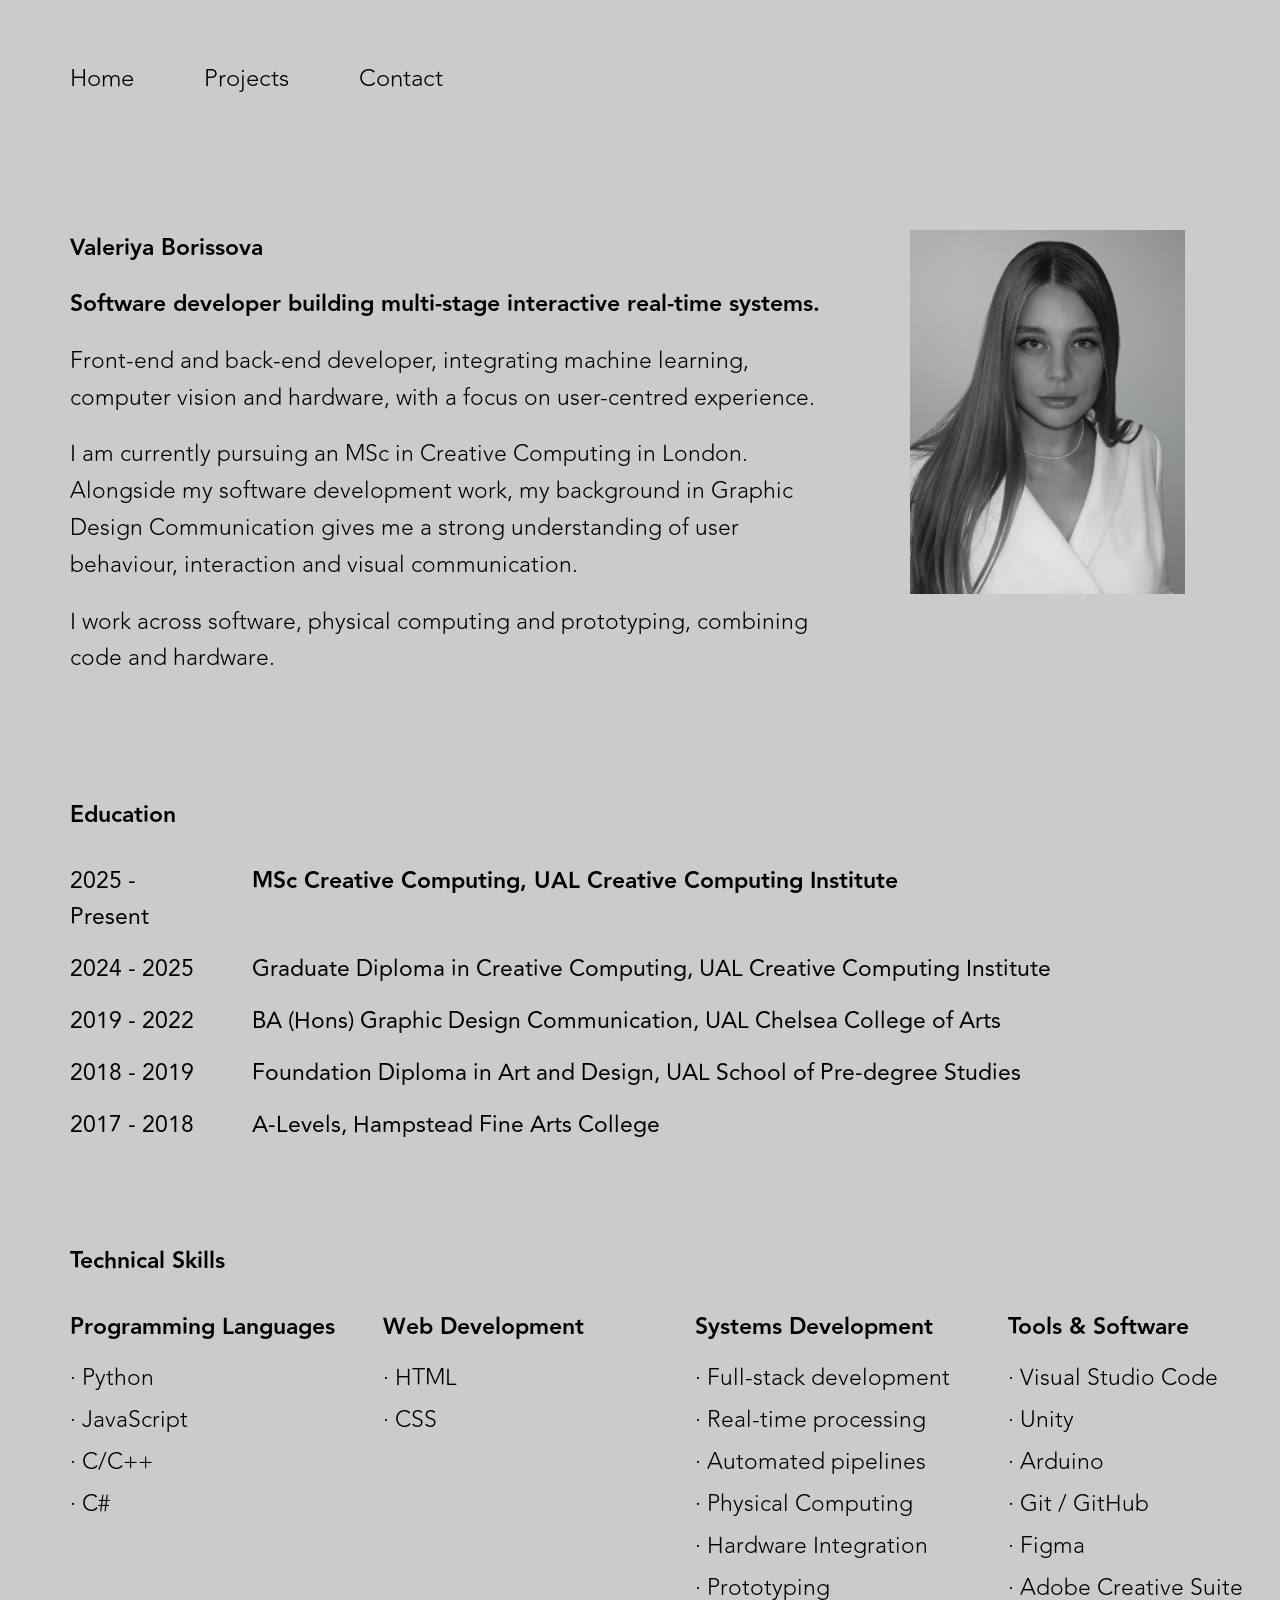
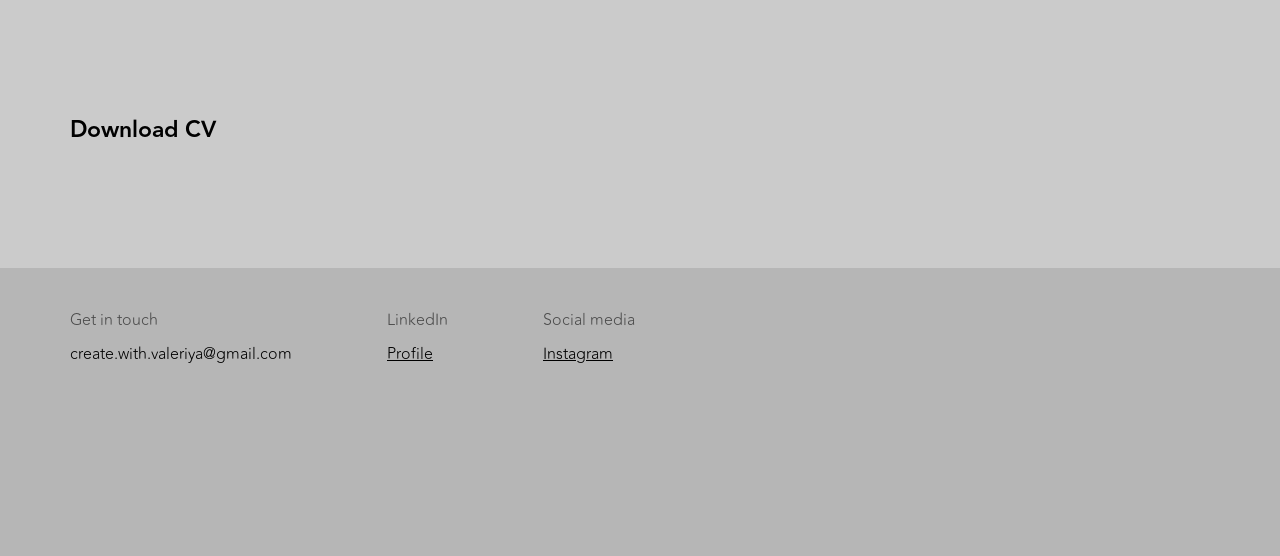
==== about.html @ 09c89c77 "Update about.html" ====
<!DOCTYPE html>
<html lang="en">
<head>
  <meta charset="UTF-8">
  <title>About — Valeriya Borissova</title>
  <meta name="viewport" content="width=device-width, initial-scale=1.0">
  <link rel="stylesheet" href="css/style.css">
</head>

<body class = "light-page">

  <!-- Menu -->
  <nav class="menubar">
    <a href="index.html">Home</a>
    <a href="projects.html">Projects</a>
    <a href="contact.html">Contact</a>
  </nav>

  <!-- About top section -->
  <section class="about">
    
    <div class="about-container">
      
      <div class="about-text">
        <h1>Valeriya Borissova</h1>
        
        <p class="intro-line">
          Software developer building multi-stage interactive real-time systems.
        </p>

        <p>
          Front-end and back-end developer, integrating machine learning, computer vision and hardware, with a focus on user-centred experience.
        </p>

        <p>
          I am currently pursuing an MSc in Creative Computing in London. Alongside my software development work, my background in Graphic Design Communication gives me a strong understanding of user behaviour, interaction and visual communication.
        </p>

        <p>
          I work across software, physical computing and prototyping, combining code and hardware.
        </p>
      </div>

      <div class="about-image">
        <img src="images/me.jpg" alt="Valeriya">
      </div>

    </div>

  </section>

  <!-- Education -->
  <section class="education">
    <h2>Education</h2>

    <div class="education-item">
      <div>2025 - Present</div>
      <div><strong>MSc Creative Computing, UAL Creative Computing Institute</strong></div>
    </div>

    <div class="education-item">
      <div>2024 - 2025</div>
      <div>Graduate Diploma in Creative Computing, UAL Creative Computing Institute</div>
    </div>

    <div class="education-item">
      <div>2019 - 2022</div>
      <div>BA (Hons) Graphic Design Communication, UAL Chelsea College of Arts</div>
    </div>

    <div class="education-item">
      <div>2018 - 2019</div>
      <div>Foundation Diploma in Art and Design, UAL School of Pre-degree Studies</div>
    </div>

    <div class="education-item">
      <div>2017 - 2018</div>
      <div>A-Levels, Hampstead Fine Arts College</div>
    </div>
  </section>

  <!-- Skills -->
  <section class="skills">
    <h2>Technical Skills</h2>

    <div class="skills-grid">

      <div class="skills-column">
        <h3>Programming Languages</h3>
        <p>· Python</p>
        <p>· JavaScript</p>
        <p>· C/C++</p>
        <p>· C#</p>
      </div>

      <div class="skills-column">
        <h3>Web Development</h3>
        <p>· HTML</p>
        <p>· CSS</p>
      </div>

      <div class="skills-column">
        <h3>Systems Development</h3>
        <p>· Full-stack development</p>
        <p>· Real-time processing</p>
        <p>· Automated pipelines</p>
        <p>· Physical Computing</p>
        <p>· Hardware Integration</p>
        <p>· Prototyping</p>
      </div>

      <div class="skills-column">
        <h3>Tools & Software</h3>
        <p>· Visual Studio Code</p>
        <p>· Unity</p>
        <p>· Arduino</p>
        <p>· Git / GitHub</p>
        <p>· Figma</p>
        <p>· Adobe Creative Suite</p>
      </div>

    </div>
  </section>

  <!-- CV -->
  <div class="cv">
    Download CV
  </div>

    <!-- Footer -->
  <div class="footer">
    <div class="footer-container">
      
      <div>
        <p class="footer-title">Get in touch</p>
        <p class="footer-text">create.with.valeriya@gmail.com</p>
      </div>

      <div>
        <p class="footer-title">LinkedIn</p>
        <a href="#">Profile</a>
      </div>

      <div>
        <p class="footer-title">Social media</p>
        <a href="#">Instagram</a>
      </div>

    </div>
  </div>

</body>
</html>
---- css/style.css ----
@font-face {
  font-family: "Avenir";
  src: url("../fonts/AvenirLight.ttf");
  font-weight: 300;
}

@font-face {
  font-family: "Avenir";
  src: url("../fonts/AvenirRegular.ttf");
  font-weight: 400;
}

@font-face {
  font-family: "Avenir";
  src: url("../fonts/AvenirHeavy.ttf");
  font-weight: 800;
}

* {
  margin: 0;
  padding: 0;
  box-sizing: border-box;
}

body {
  /*background: black;*/
  font-family: "Avenir", sans-serif;
}

.home {
  min-height: 100vh;
  position: relative;
  background: black;
  background-image: url("../images/home-bg.png");
  background-size: cover;
  background-position: center;
  background-repeat: no-repeat;
  color: #CBCBCB;
}

/* Menu Bar */
/*.menubar {
  position: absolute;
  top: 60px;
  left: 70px;
  display: flex;
  gap: 70px;
}

.menubar a {
  color: #CBCBCB;
  text-decoration: none;
  font-size: 24px;
  font-weight: 300;
  transition: 0.3s;
}

.menubar a:hover {
  opacity: 0.6;
}*/

.menubar {
  position: absolute;
  top: 60px;
  left: 70px;
  display: flex;
  gap: 70px;
}

.menubar a {
  text-decoration: none;
  font-size: 24px;
  font-weight: 300;
  transition: 0.3s;
}

.menubar a:hover {
  opacity: 0.6;
}

/* dark page */
body.dark-page {
  background: black;
  color: #CBCBCB;
}

body.dark-page .menubar a {
  color: #CBCBCB;
}

/* light page */
body.light-page {
  background: #CBCBCB;
  color: black;
}

body.light-page .menubar a {
  color: black;
}

.home-content {
  position: absolute;
  top: 42%;
  left: 50%;
  transform: translate(-50%, -50%);
  text-align: center;
}

.home-content h1 {
  font-size: 64px;
  font-weight: 800;
  margin-bottom: 18px;
  transform: translateY(-19px);
}

.home-content p {
  font-size: 34px;
  font-weight: 300;
  transform: translateY(-42px);
}

.home-footer {
  position: absolute;
  bottom: 40px;
  left: 70px;
}

.home-footer p {
  font-size: 18px;
  font-weight: 300;
}

/* About page */

/*body:has(.about) {
  background: #CBCBCB;
}

body:has(.about) .menubar a {
  color: black;
}*/

.about {
  padding: 230px 70px 80px 70px;
  color: black;
}

.about-container {
  max-width: 1500px;
  margin: 0;
  display: grid;
  grid-template-columns: minmax(600px, 950px) 300px;
  gap: 60px;
  align-items: start;
}

.about-text h1 {
  font-size: 23px;
  font-weight: 800;
  margin-bottom: 20px;
}

/*.about-intro {
  font-size: 23px;
  font-weight: 800;
  margin-bottom: 25px;
}*/

.about-text p {
  font-size: 23px;
  font-weight: 300;
  line-height: 1.6;
  margin-bottom: 20px;
  max-width: 950px;

}

.about-text p.intro-line {
  font-weight: 800;
}

.about-image img {
  width: 275px;
  height: auto;
}

/* Education */
.education {
  max-width: 1500px;
  margin-top: 20px ;
  padding-left: 70px;
  color: black;
}

.education h2 {
  font-size: 23px;
  font-weight: 800;
  margin-bottom: 30px;
}

.education-item {
  display: grid;
  grid-template-columns: 150px 1fr;
  gap: 32px;
  margin-bottom: 16px;
  font-size: 23px;
}

.education-item strong {
  font-weight: 800;
}

/* Skills */
.skills {
  max-width: 1500px;
  margin-top: 100px ;
  padding-left: 70px;
  color: black;
}

.skills h2 {
  font-size: 23px;
  font-weight: 800;
  margin-bottom: 30px;
}

.skills-grid {
  display: grid;
  grid-template-columns: repeat(4, 1fr);
  gap: 40px;
}

.skills-column h3 {
  font-size: 23px;
  font-weight: 800;
  margin-bottom: 15px;
}

.skills-column p {
  font-size: 23px;
  font-weight: 300;
  margin-bottom: 6px;
}

/* CV */
.cv {
  max-width: 1200px;
  margin-top: 100px ;
  padding-left: 70px;
  font-size: 23px;
  font-weight: 800;
  color: black;
  cursor: pointer;
}

/* Footer */
.footer {
  background: #B6B6B6;
  margin-top: 120px ;
  padding: 40px 70px 190px 70px;
}

.footer-container {
  /*max-width: 1200px;*/
  
  display: flex;
  gap: 95px;
  font-size: 16px;
  font-weight: 300;
  color: black;
}

.footer-title {
  color: #4B4B4B;
  margin-bottom: 10px;
}

.footer-text {
  color: black;
}

.footer a {
  color: black;
  text-decoration: underline;
}
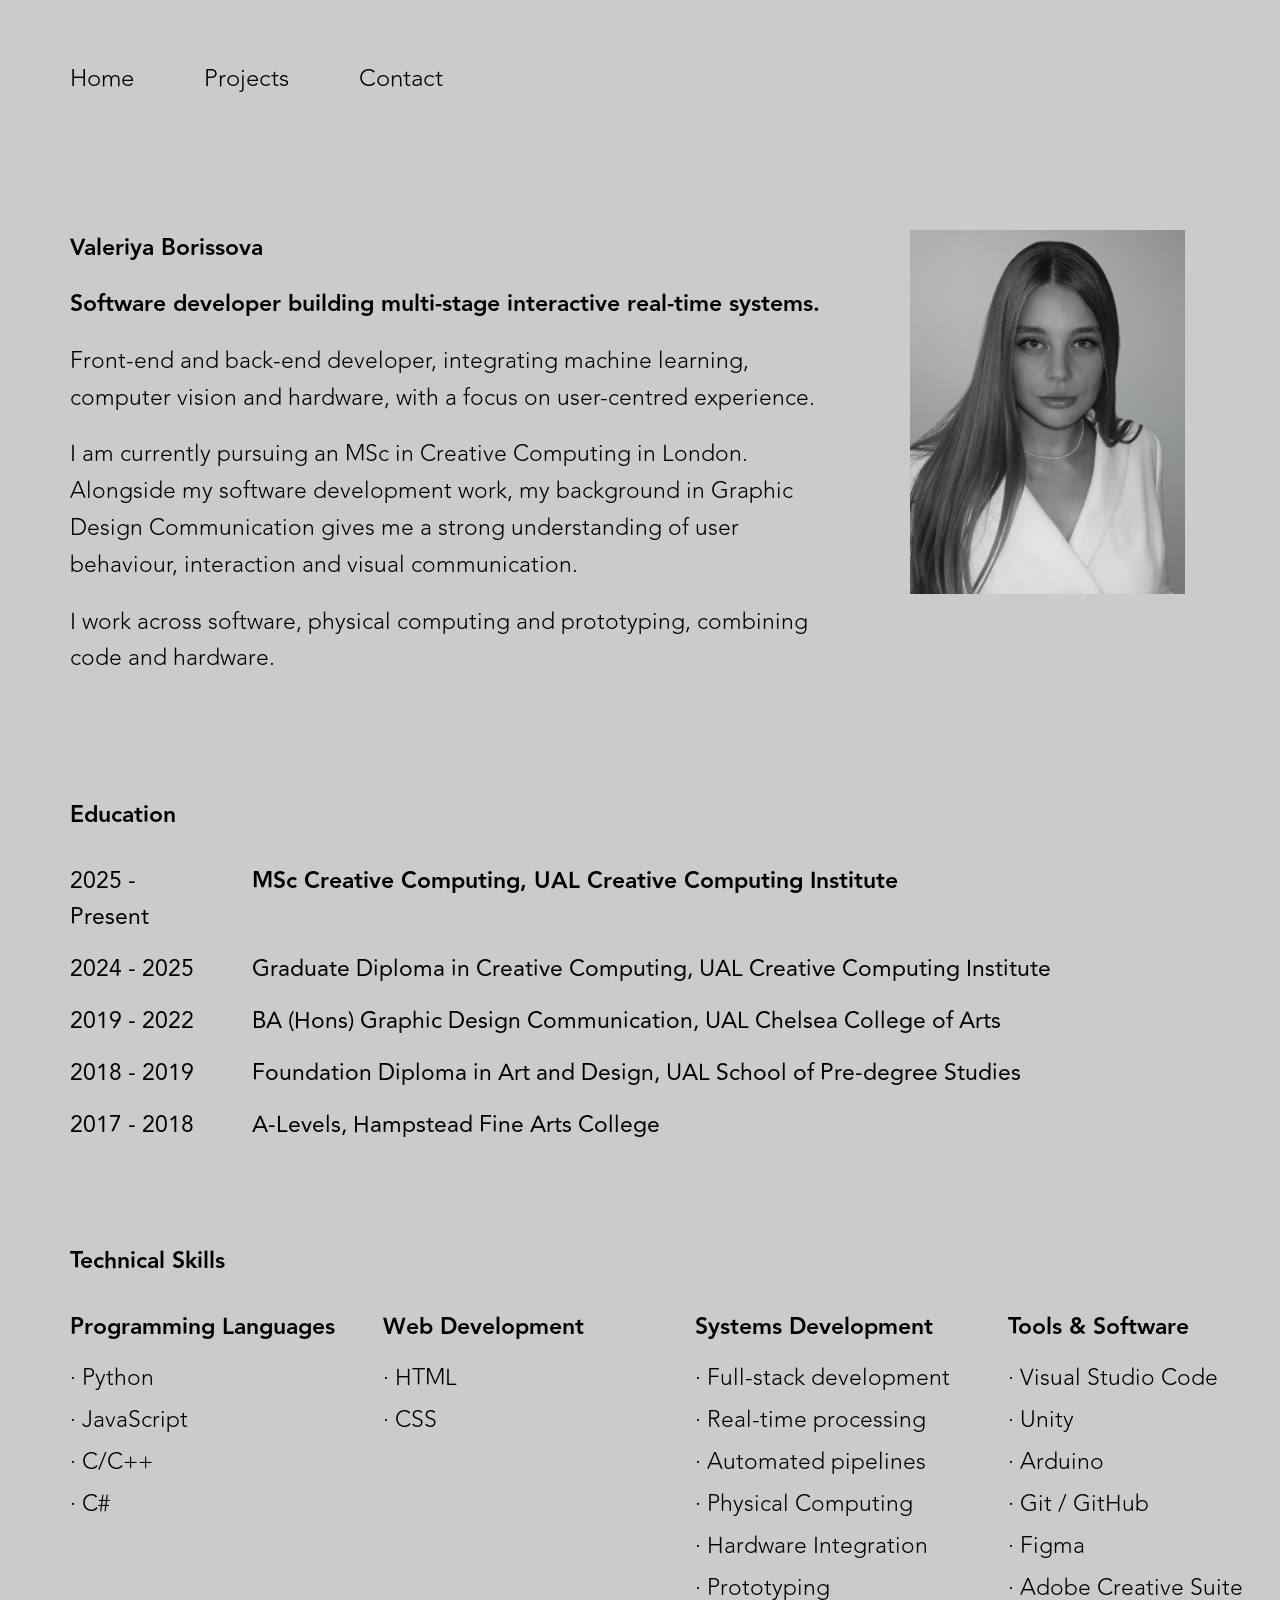
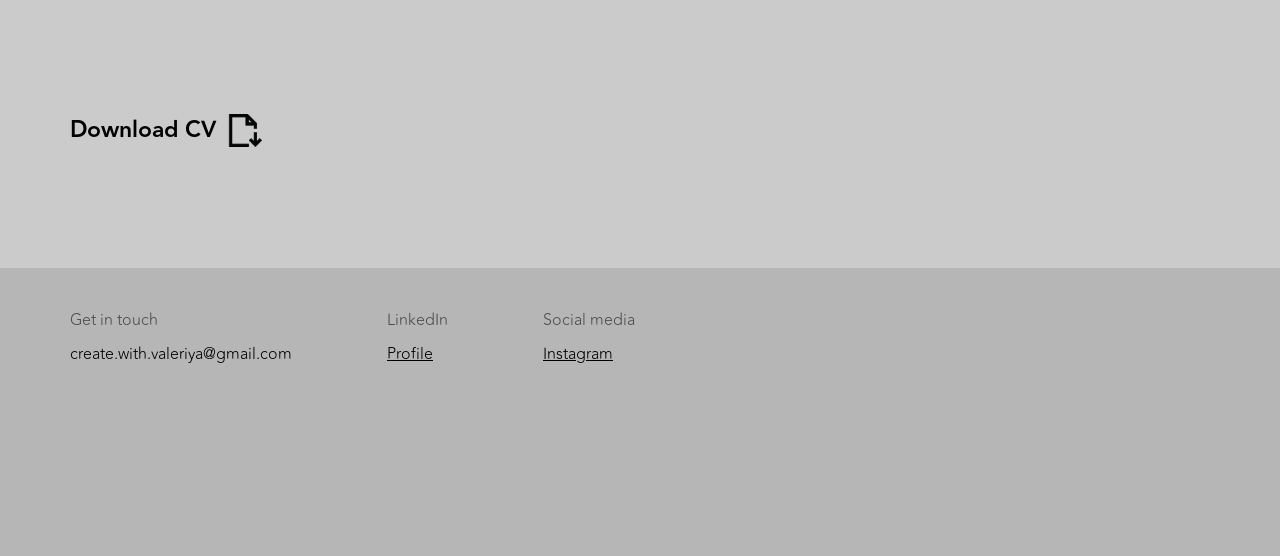
==== commit dbfa398c: "Update about.html" ====
--- a/about.html
+++ b/about.html
@@ -124,7 +124,8 @@
 
   <!-- CV -->
   <div class="cv">
-    Download CV
+    <span>Download CV</span>
+    <img src= "images/cvuploadimage.png" alt="upload">
   </div>
 
     <!-- Footer -->
--- a/css/style.css
+++ b/css/style.css
@@ -245,12 +245,20 @@
 /* CV */
 .cv {
   max-width: 1200px;
-  margin-top: 100px ;
+  margin-top: 100px;
   padding-left: 70px;
   font-size: 23px;
   font-weight: 800;
   color: black;
   cursor: pointer;
+
+  display: flex;
+  align-items: center;
+  gap: 12px;
+}
+.cv img {
+  width: 34px;
+  height: auto;
 }
 
 /* Footer */
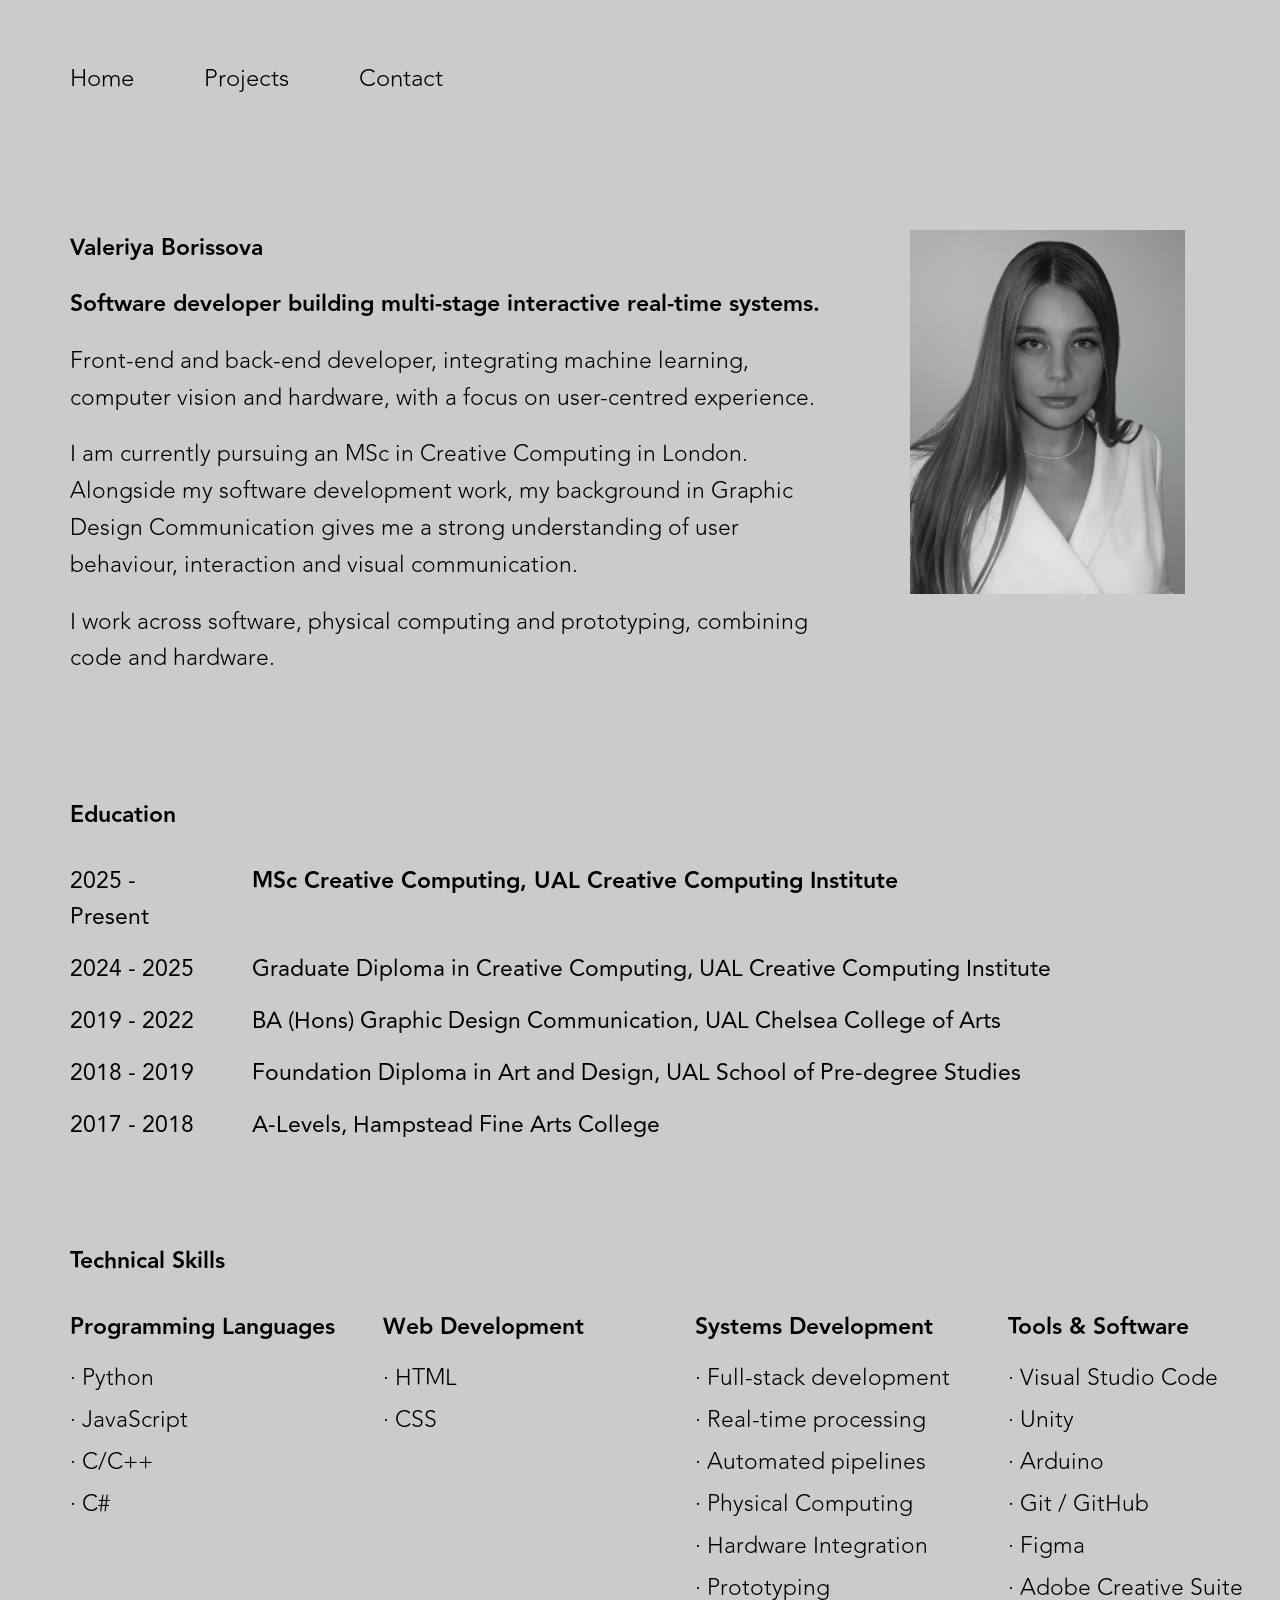
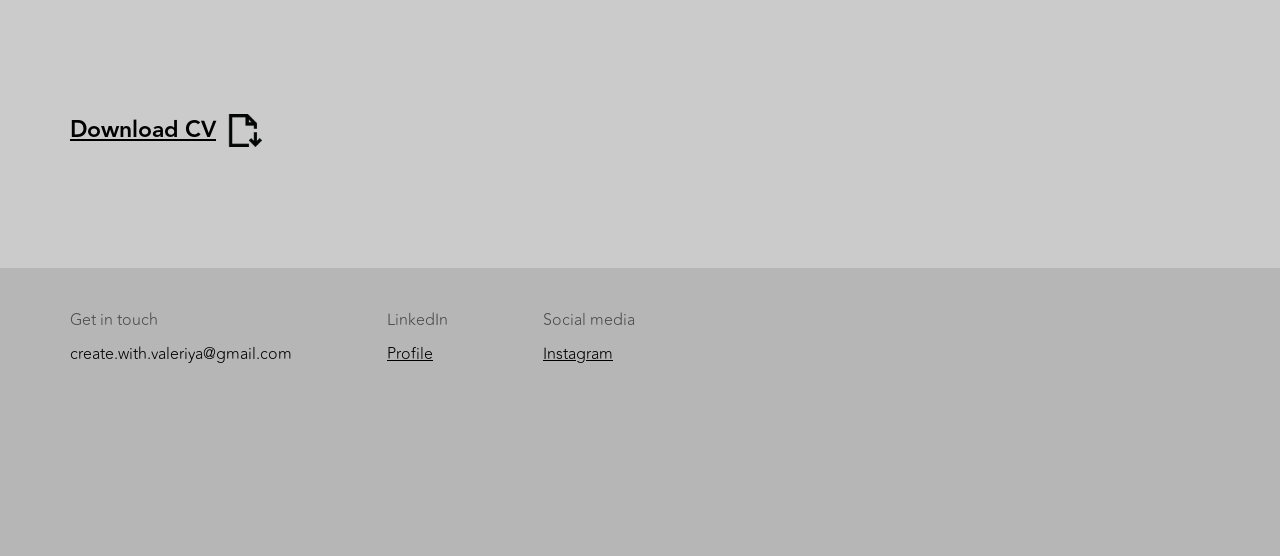
==== commit 3925b3e6: "Update about.html" ====
--- a/about.html
+++ b/about.html
@@ -123,10 +123,10 @@
   </section>
 
   <!-- CV -->
-  <div class="cv">
-    <span>Download CV</span>
-    <img src= "images/cvuploadimage.png" alt="upload">
-  </div>
+  <a href="cv.html" target="_blank" class="cv">
+   <span>Download CV</span>
+   <img src="images/cvuploadimage.png" alt="upload">
+  </a>
 
     <!-- Footer -->
   <div class="footer">
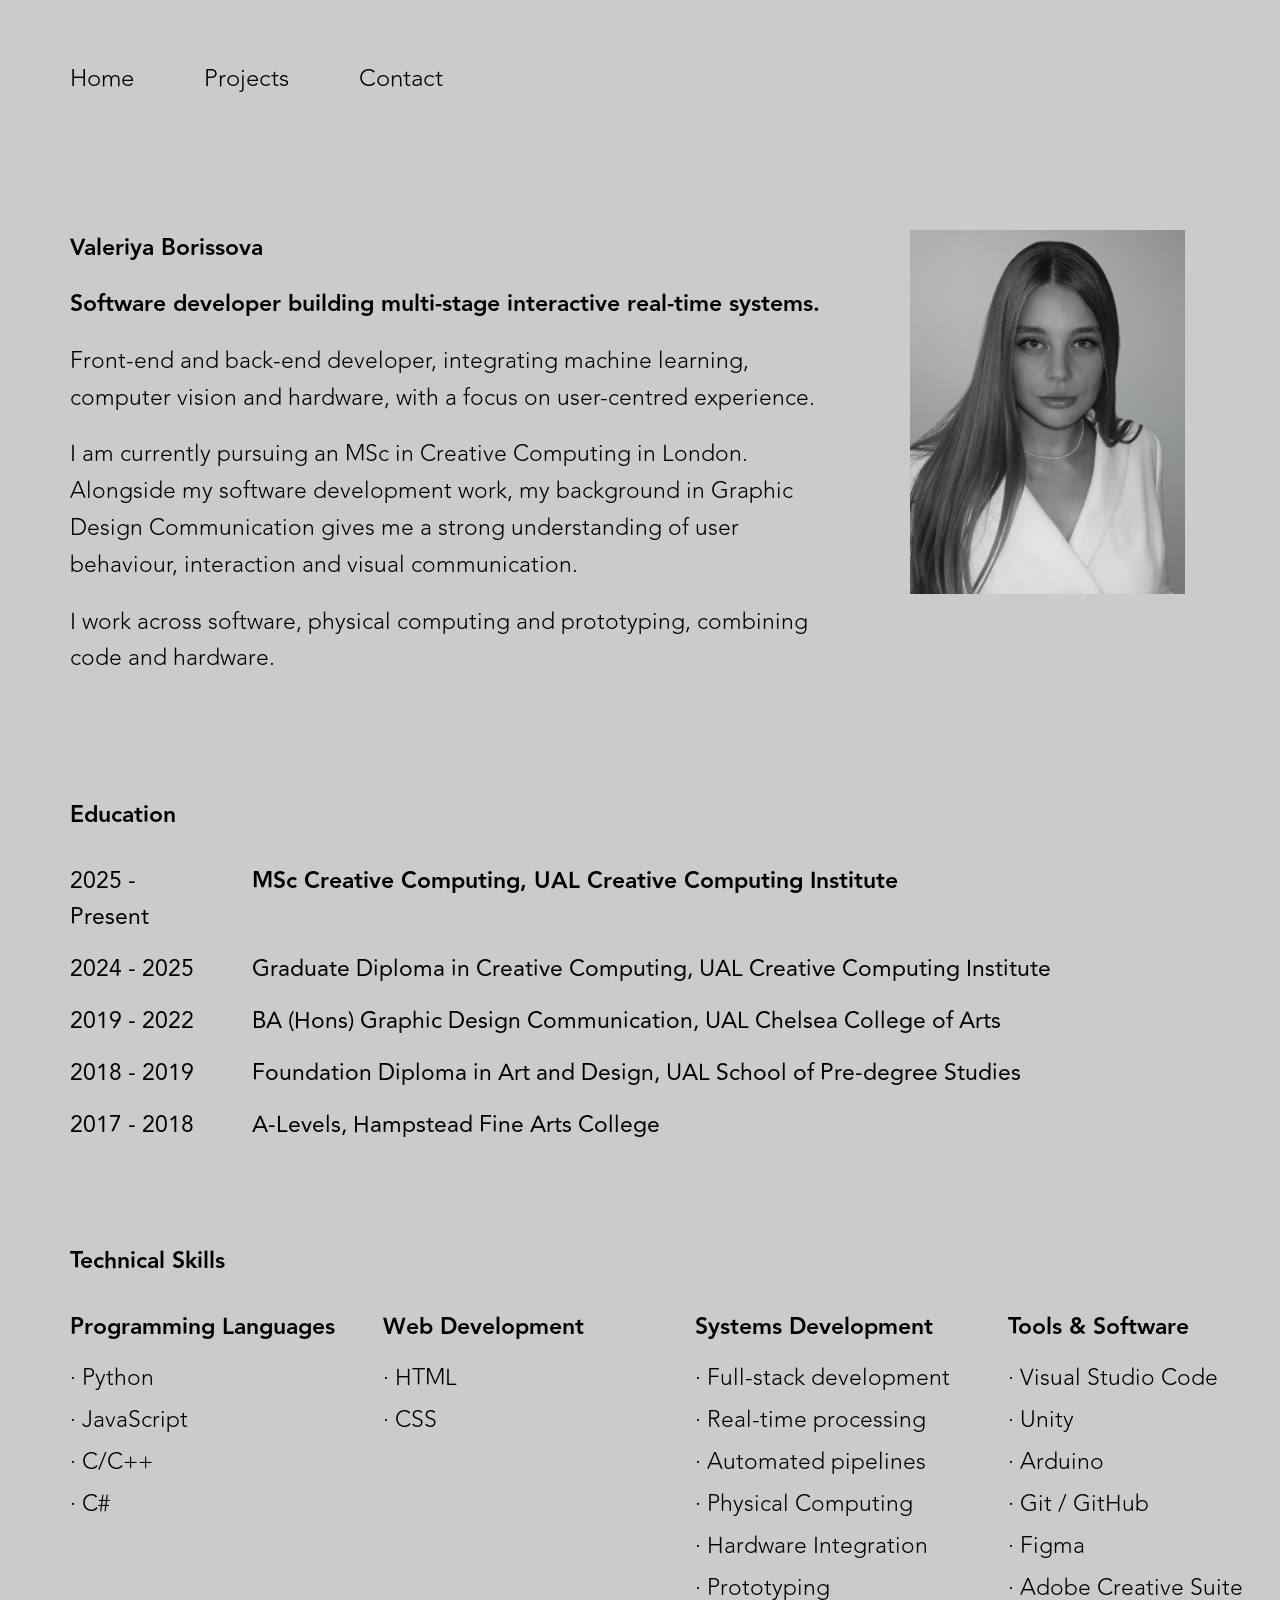
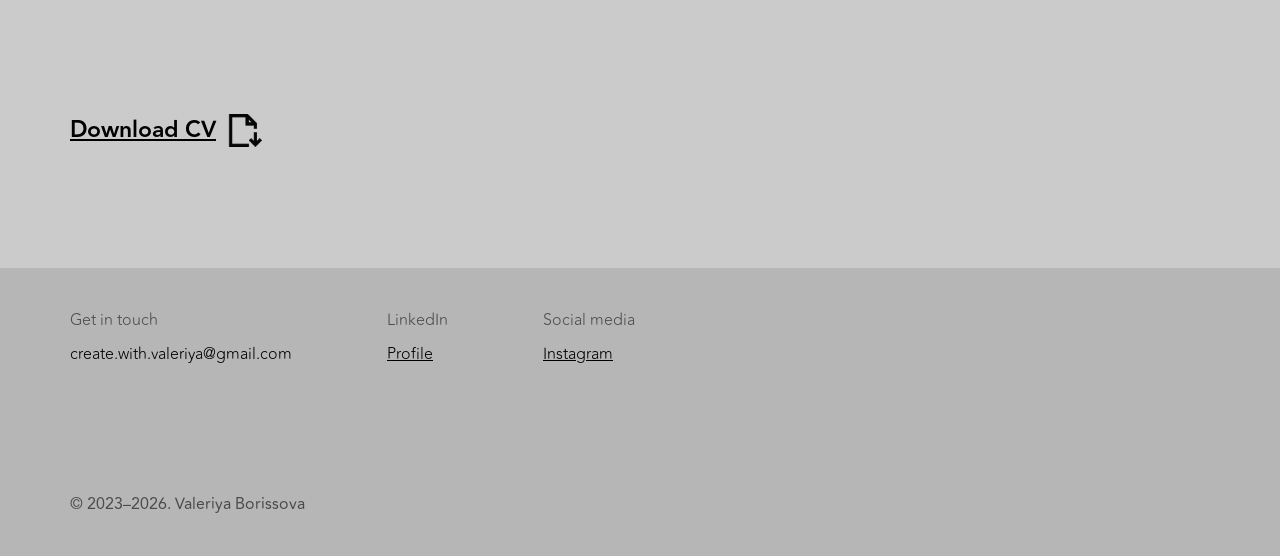
==== commit 67bd6a5e: "Update about.html" ====
--- a/about.html
+++ b/about.html
@@ -13,7 +13,7 @@
   <nav class="menubar">
     <a href="index.html">Home</a>
     <a href="projects.html">Projects</a>
-    <a href="contact.html">Contact</a>
+    <a href="mailto:create.with.valeriya@gmail.com">Contact</a>
   </nav>
 
   <!-- About top section -->
@@ -128,7 +128,7 @@
    <img src="images/cvuploadimage.png" alt="upload">
   </a>
 
-    <!-- Footer -->
+    <!-- Footer
   <div class="footer">
     <div class="footer-container">
       
@@ -146,9 +146,20 @@
         <p class="footer-title">Social media</p>
         <a href="#">Instagram</a>
       </div>
+      
+    </div> 
+    
+  </div> -->
 
-    </div>
-  </div>
+  <div id="footer-placeholder"></div>
+
+ <script>
+  fetch("footer.html")
+    .then(response => response.text())
+    .then(data => {
+      document.getElementById("footer-placeholder").innerHTML = data;
+    });
+ </script>
 
 </body>
 </html>
--- a/css/style.css
+++ b/css/style.css
@@ -266,6 +266,7 @@
   background: #B6B6B6;
   margin-top: 120px ;
   padding: 40px 70px 190px 70px;
+  position: relative;
 }
 
 .footer-container {
@@ -290,4 +291,84 @@
 .footer a {
   color: black;
   text-decoration: underline;
+}
+
+.footer a:hover {
+  opacity: 0.6;
+  transition: 0.3s;
+}
+
+.footer-bottom {
+  position: absolute;
+  left: 70px;
+  bottom: 40px;
+  font-size: 16px;
+  color:  #4B4B4B;
+}
+
+/* Projects page */
+.projects-page {
+  padding-top: 230px;
+  padding-left: 70px;
+  padding-right: 70px;
+}
+
+.project-block {
+  margin-bottom: 95px;
+}
+
+.project-title-link {
+  text-decoration: none;
+  color: black;
+}
+
+.project-block h2 {
+  font-size: 62px;
+  font-weight: 600;
+  line-height: 1.05;
+  margin-bottom: 10px;
+}
+
+.project-meta {
+  font-size: 27px;
+  font-weight: 300;
+  color: #4B4B4B;
+  margin-bottom: 28px;
+}
+
+.project-images {
+  display: flex;
+  gap: 18px;
+  margin-bottom: 18px;
+}
+
+.project-images img {
+  display: block;
+  width: 230px;
+  height: auto;
+}
+
+.two-images img {
+  width: 210px;
+}
+
+
+.details-button {
+  display: inline-block;
+  font-size: 12px;
+  font-weight: 300;
+  color: black;
+  text-decoration: none;
+  border: 1px solid #7E7E7E;
+  padding: 4px 9px;
+}
+
+.details-button:hover,
+.project-title-link:hover {
+  opacity: 0.65;
+}
+
+.project-images img.pacman-img-2 {
+  height: 238px;
+  width: auto;
 }
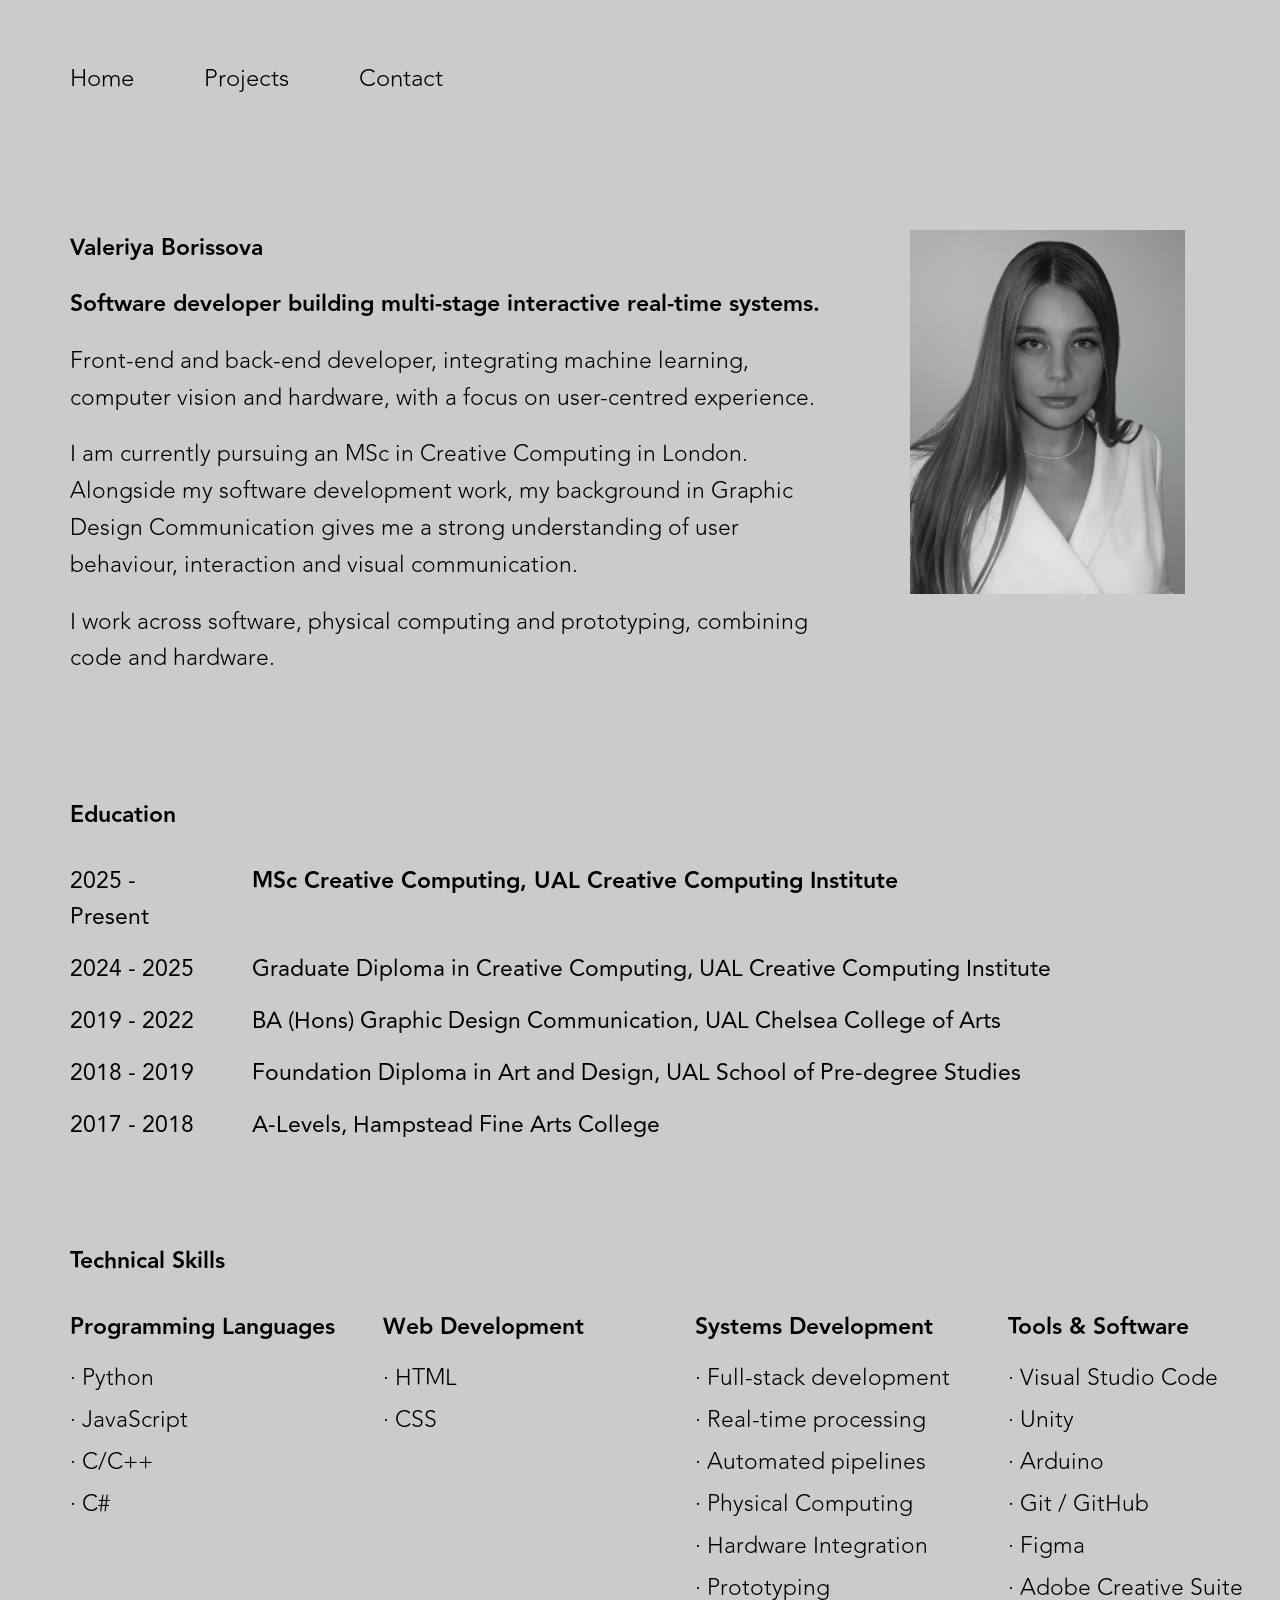
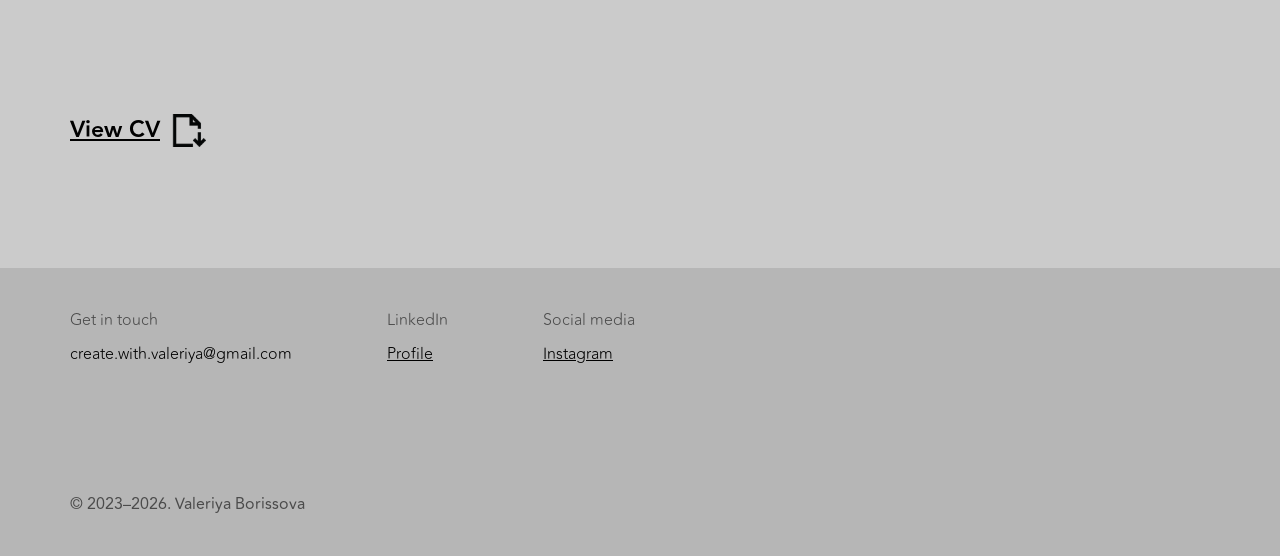
==== commit 4f1fa902: "Update about.html" ====
--- a/about.html
+++ b/about.html
@@ -124,7 +124,7 @@
 
   <!-- CV -->
   <a href="cv.html" target="_blank" class="cv">
-   <span>Download CV</span>
+   <span>View CV</span>
    <img src="images/cvuploadimage.png" alt="upload">
   </a>
 
--- a/css/style.css
+++ b/css/style.css
@@ -371,4 +371,419 @@
 .project-images img.pacman-img-2 {
   height: 238px;
   width: auto;
+}
+
+/* Projects TimeTemper 
+
+.project-hero img {
+  width: 100%;
+  display: block;
+}
+
+.project-content {
+  padding: 70px;
+  max-width: 1400px;
+}
+
+.project-content h1 {
+  font-size: 119px;
+  margin-bottom: 20px;
+  margin-top: -170px;
+  position: relative;
+  z-index: 2;
+}
+
+.project-info {
+  display: flex;
+  gap: 80px;
+  margin-bottom: 30px;
+  font-size: 23px;
+}
+
+.info-title {
+  font-size: 23px;
+  color: #4B4B4B;
+}
+
+.project-description {
+  max-width: 900px;
+  margin-bottom: 40px;
+  line-height: 1.6;
+  font-size: 23px;
+}
+
+.project-grid {
+  display: flex;
+  gap: 60px;
+  margin-bottom: 60px;
+}
+
+.project-text ul {
+  padding-left: 18px;
+  font-size: 23px;
+}
+
+.project-image img {
+  width: 300px;
+}
+
+.video-block {
+  margin: 60px 0;
+}
+
+.video-block iframe {
+  width: 100%;
+  height: 400px; ← это твой “фиолетовый блок” размер 
+}
+
+.project-images-vertical img {
+  width: 100%;
+  margin-bottom: 40px;
+} */
+
+/* TimeTemper page */
+
+.timetemper-hero img {
+  width: 100%;
+  display: block;
+}
+
+.timetemper-content {
+  padding: 70px;
+  max-width: 1400px;
+  
+}
+
+.timetemper-title {
+  font-size: 129px;
+  margin-bottom: 30px;
+  margin-top: -145px;
+  position: relative;
+  z-index: 2;
+  line-height: 0.95;
+}
+
+.timetemper-info {
+  display: flex;
+  gap: 80px;
+  margin-bottom: 28px;
+}
+
+.timetemper-info-title {
+  font-size: 23px;
+  color: #4B4B4B !important;
+  font-weight: 300;
+  margin-bottom: 8px;
+}
+
+.timetemper-info p {
+  font-size: 23px;
+  color: black;
+  margin: 0;
+  
+}
+
+.timetemper-description {
+  max-width: 1500px;
+  margin-bottom: 48px;
+}
+
+.timetemper-description p {
+  margin: 0;
+}
+
+.timetemper-project-description {
+  margin-top: 90px;
+  margin-bottom: 90px;
+}
+
+.timetemper-label {
+  font-size: 23px;
+  color: #4B4B4B;
+  font-weight: 300;
+  margin-bottom: 29px;
+}
+
+.timetemper-body-text {
+  font-size: 23px;
+  color: black;
+  line-height: 1.6;
+  margin-bottom: 26px;
+}
+
+.timetemper-body-text:last-child {
+  margin-bottom: 0;
+}
+
+.timetemper-grid {
+  display: flex;
+  justify-content: space-between;
+  align-items: flex-start;
+  margin-top: 90px;
+  margin-bottom: 90px;
+}
+
+.timetemper-text {
+  max-width: 520px;
+}
+
+.timetemper-list {
+  list-style-position: outside;
+  padding-left: 24px;
+  margin: 0;
+}
+
+.timetemper-list li {
+  font-size: 23px;
+  color: black;
+  margin-bottom: 14px;
+  line-height: 1.5;
+}
+
+.timetemper-list li:last-child {
+  margin-bottom: 0;
+}
+
+.timetemper-image img {
+  width: 420px;
+  height: auto;
+  display: block;
+}
+
+.timetemper-video {
+  width: 100%;
+  margin-bottom: 40px;
+}
+
+.timetemper-video iframe {
+  width: 100%;
+  height: 760px;
+  display: block;
+  border: 0;
+}
+
+.timetemper-images-vertical img {
+  width: 100%;
+  display: block;
+  margin-bottom: 40px;
+}
+
+.timetemper-images-vertical img:last-child {
+  margin-bottom: 0;
+}
+
+.timetemper-video,
+.timetemper-images-vertical {
+  max-width: 1400px;
+  margin-left: auto;
+  margin-right: auto;
+}
+
+/* Reverse9 page */
+
+.reverse9-hero img {
+  width: 100%;
+  display: block;
+}
+
+.reverse9-content {
+  padding: 70px;
+  max-width: 1400px;
+}
+
+.reverse9-title {
+  font-size: 129px;
+  margin-bottom: 30px;
+  margin-top: -145px;
+  position: relative;
+  z-index: 2;
+  line-height: 0.95;
+}
+
+.reverse9-info {
+  display: flex;
+  gap: 80px;
+  margin-bottom: 28px;
+}
+
+.reverse9-info-title {
+  font-size: 23px;
+  color: #4B4B4B !important;
+  font-weight: 300;
+  margin-bottom: 8px;
+}
+
+.reverse9-info p {
+  font-size: 23px;
+  color: black;
+  margin: 0;
+}
+
+.reverse9-description {
+  max-width: 1500px;
+  margin-bottom: 48px;
+}
+
+.reverse9-description p {
+  margin: 0;
+}
+
+.reverse9-project-description {
+  margin-top: 90px;
+  margin-bottom: 90px;
+}
+
+.reverse9-label {
+  font-size: 23px;
+  color: #4B4B4B;
+  font-weight: 300;
+  margin-bottom: 29px;
+}
+
+.reverse9-body-text {
+  font-size: 23px;
+  color: black;
+  line-height: 1.6;
+  margin-bottom: 26px;
+}
+
+.reverse9-body-text:last-child {
+  margin-bottom: 0;
+}
+
+.reverse9-grid {
+  display: flex;
+  justify-content: space-between;
+  align-items: flex-start;
+  margin-top: 90px;
+  margin-bottom: 90px;
+}
+
+.reverse9-text {
+  max-width: 520px;
+}
+
+.reverse9-list {
+  list-style-position: outside;
+  padding-left: 24px;
+  margin: 0;
+}
+
+.reverse9-list li {
+  font-size: 23px;
+  color: black;
+  margin-bottom: 14px;
+  line-height: 1.5;
+}
+
+.reverse9-list li:last-child {
+  margin-bottom: 0;
+}
+
+.reverse9-image img {
+  width: 420px;
+  height: auto;
+  display: block;
+}
+
+.reverse9-video-row {
+  max-width: 1400px;
+  margin-left: auto;
+  margin-right: auto;
+  margin-bottom: 40px;
+  display: flex;
+  justify-content: flex-start;
+  gap: 40px;
+}
+
+.reverse9-video-box {
+  width: 420px;
+  flex-shrink: 0;
+}
+
+.reverse9-video-box iframe {
+  width: 100%;
+  aspect-ratio: 9 / 16;
+  display: block;
+  border: 0;
+}
+
+.reverse9-images-vertical img {
+  width: 100%;
+  display: block;
+  margin-bottom: 40px;
+}
+
+.reverse9-images-vertical img:last-child {
+  margin-bottom: 0;
+}
+
+.reverse9-images-vertical {
+  max-width: 1400px;
+  margin-left: auto;
+  margin-right: auto;
+}
+
+
+
+
+/*Coming Soon page */
+
+.coming-soon {
+  height: 70vh;
+  display: flex;
+  justify-content: center;
+  align-items: center;
+  background: #B6B6B6;
+}
+
+.coming-soon h1 {
+  font-size: 80px;
+  font-weight: 800;
+  color: black;
+}
+
+
+
+/* IPHONE  */
+.mobile-block {
+  display: none;
+}
+
+@media (max-width: 768px) {
+
+  .mobile-block {
+    display: flex;
+    position: fixed;
+    inset: 0;
+    background: black;
+    justify-content: center;
+    align-items: center;
+    overflow: hidden;
+    z-index: 9999;
+  }
+
+  .mobile-bg {
+    position: absolute;
+    width: 100%;
+    height: 100%;
+    object-fit: cover;
+  }
+
+  .mobile-block p {
+    position: absolute;
+    top: 45%; /* h */
+    left: 50%;
+    transform: translate(-50%, -50%);
+    margin: 0;
+    text-align: center;
+    color:#4B4B4B;
+    font-size: 18px;
+    font-weight: 400;
+    z-index: 2;
+  }
+
+  body > *:not(.mobile-block) {
+    display: none;
+  }
 }
